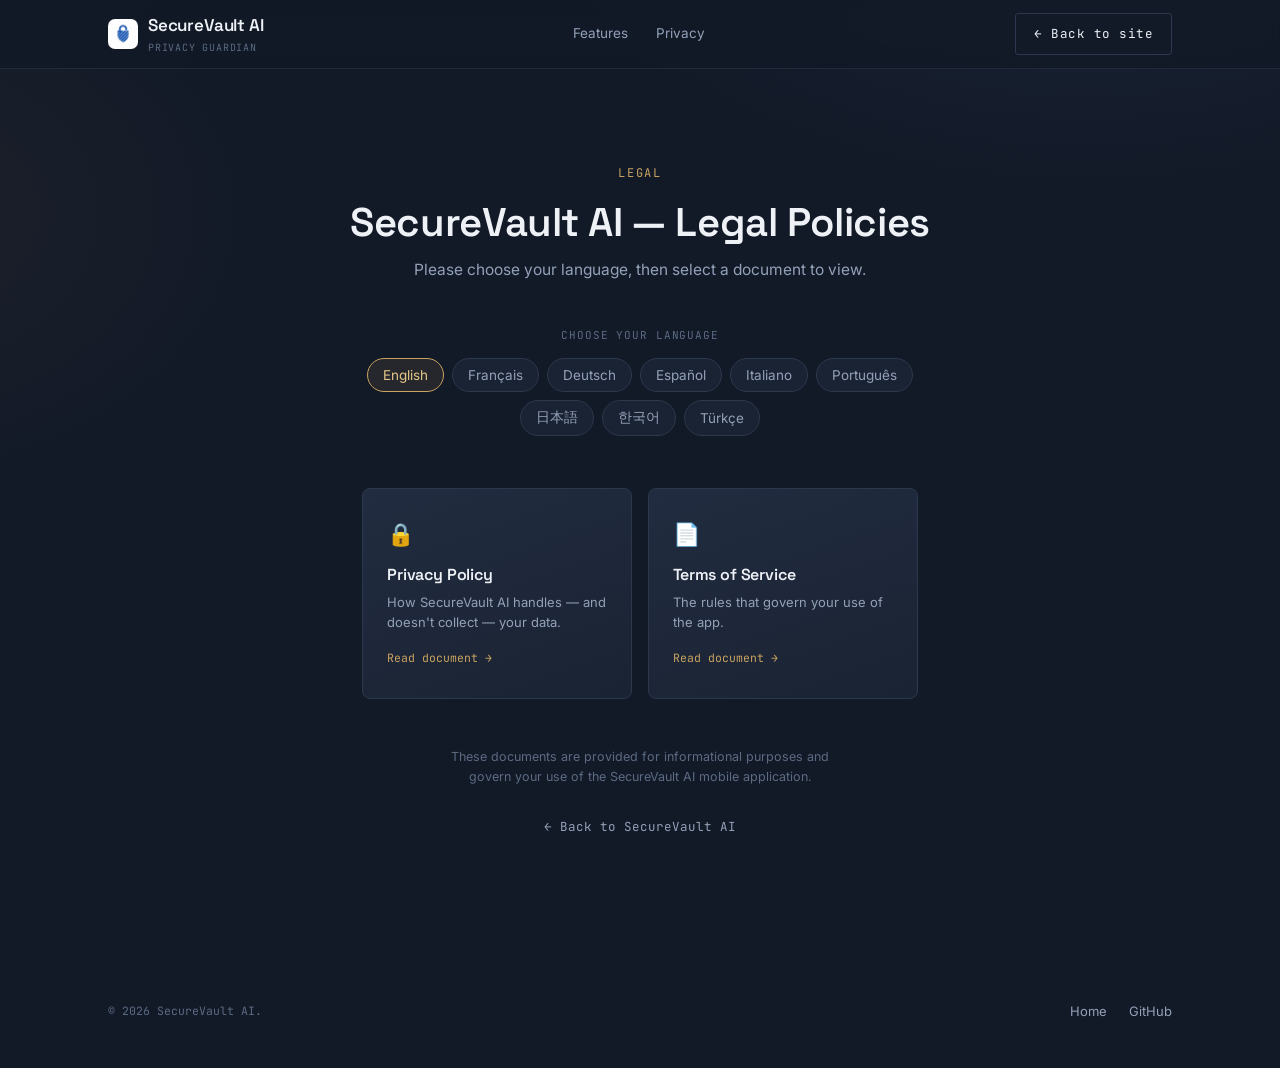
==== legal.html @ 3f36a341 "Add files via upload" ====
<!DOCTYPE html>
<html lang="en">
<head>
<meta charset="UTF-8">
<meta name="viewport" content="width=device-width, initial-scale=1.0">
<title>Legal Policies — SecureVault AI</title>
<link rel="icon" type="image/png" href="favicon-32.png">
<link rel="preconnect" href="https://fonts.googleapis.com">
<link rel="preconnect" href="https://fonts.gstatic.com" crossorigin>
<link href="https://fonts.googleapis.com/css2?family=Space+Grotesk:wght@500;600;700&family=Inter:wght@400;500;600&family=JetBrains+Mono:wght@400;500&display=swap" rel="stylesheet">
<link rel="stylesheet" href="style.css">
</head>
<body>

<header class="site-header">
  <div class="wrap">
    <a href="index.html" class="brand">
      <img src="adaptive-icon.png" alt="SecureVault AI" class="brand-mark">
      <span>SecureVault AI<small>PRIVACY&nbsp;GUARDIAN</small></span>
    </a>
    <nav class="primary-nav">
      <a class="nav-link" href="index.html#compartments">Features</a>
      <a class="nav-link" href="index.html#specs">Privacy</a>
    </nav>
    <a class="btn btn-ghost" href="index.html">← Back to site</a>
  </div>
</header>

<main class="legal-hub">
  <span class="eyebrow" id="hubEyebrow">Legal</span>
  <h1 id="hubTitle">SecureVault AI — Legal Policies</h1>
  <p class="lede" id="hubLede">Please choose your language, then select a document to view.</p>

  <div class="lang-label" id="langLabel">Choose your language</div>
  <div class="lang-grid" id="langGrid" role="group" aria-label="Language"></div>

  <div class="hub-buttons">
    <a class="hub-card" id="privacyCard" href="privacy.html">
      <span class="icon">🔒</span>
      <h3 id="privacyTitle">Privacy Policy</h3>
      <p id="privacyDesc">How SecureVault AI handles — and doesn't collect — your data.</p>
      <span class="go" id="goPrivacy">Read document →</span>
    </a>
    <a class="hub-card" id="termsCard" href="terms.html">
      <span class="icon">📄</span>
      <h3 id="termsTitle">Terms of Service</h3>
      <p id="termsDesc">The rules that govern your use of the app.</p>
      <span class="go" id="goTerms">Read document →</span>
    </a>
  </div>

  <p class="legal-note" id="hubNote">These documents are provided for informational purposes and govern your use of the SecureVault AI mobile application.</p>

  <a href="index.html" class="back-link" id="hubBack">← Back to SecureVault AI</a>
</main>

<footer>
  <div class="wrap">
    <div class="copyright">© <span id="year"></span> SecureVault AI.</div>
    <div class="footer-links">
      <a href="index.html">Home</a>
      <a href="https://github.com/SecureVaultAI" target="_blank" rel="noopener">GitHub</a>
    </div>
  </div>
</footer>

<script src="legal-translations.js"></script>
<script>
  document.getElementById('year').textContent = new Date().getFullYear();

  const LANGS = LEGAL_I18N.langs;
  const NAMES = LEGAL_I18N.names;
  const HUB   = LEGAL_I18N.hub;

  function detectLang() {
    const stored = localStorage.getItem('svai_lang');
    if (stored && LANGS.includes(stored)) return stored;
    const nav = (navigator.language || 'en').split('-')[0].toLowerCase();
    return LANGS.includes(nav) ? nav : 'en';
  }

  function setLang(lang) {
    localStorage.setItem('svai_lang', lang);
    const t = HUB[lang] || HUB.en;
    document.getElementById('hubEyebrow').textContent  = t.eyebrow;
    document.getElementById('hubTitle').textContent    = t.title;
    document.getElementById('hubLede').textContent     = t.lede;
    document.getElementById('langLabel').textContent   = t.langLabel;
    document.getElementById('privacyTitle').textContent= t.privacyTitle;
    document.getElementById('privacyDesc').textContent = t.privacyDesc;
    document.getElementById('termsTitle').textContent  = t.termsTitle;
    document.getElementById('termsDesc').textContent   = t.termsDesc;
    document.getElementById('goPrivacy').textContent   = t.go;
    document.getElementById('goTerms').textContent     = t.go;
    document.getElementById('hubNote').textContent     = t.note;
    document.getElementById('hubBack').textContent     = t.back;
    document.title = t.title;
    document.documentElement.lang = lang;

    document.getElementById('privacyCard').href = 'privacy.html?lang=' + lang;
    document.getElementById('termsCard').href   = 'terms.html?lang=' + lang;

    document.querySelectorAll('.lang-btn').forEach(btn => {
      btn.classList.toggle('active', btn.dataset.lang === lang);
    });
  }

  const grid = document.getElementById('langGrid');
  LANGS.forEach(code => {
    const btn = document.createElement('button');
    btn.type = 'button';
    btn.className = 'lang-btn';
    btn.dataset.lang = code;
    btn.textContent = NAMES[code];
    btn.addEventListener('click', () => setLang(code));
    grid.appendChild(btn);
  });

  setLang(detectLang());
</script>

</body>
</html>
---- style.css ----
/* ===================================================================
   SecureVault AI — Design tokens
   Palette   : Vault Steel (graphite-blue) + Brass (dial accent) + Signal Blue
   Type      : Space Grotesk (display) / Inter (body) / JetBrains Mono (spec)
   Signature : Rotating combination-dial hero graphic
=================================================================== */

:root {
  --bg:            #121927;
  --bg-panel:      #1a2333;
  --bg-panel-2:    #212c40;
  --line:          #2c384d;
  --line-soft:     #212a3a;

  --ink:           #eef1f6;
  --ink-muted:     #93a1b8;
  --ink-faint:     #5c6b83;

  --brass:         #c9a35f;
  --brass-bright:  #e6c688;
  --signal:        #6fa3d8;
  --signal-dim:    #3d5a7a;
  --alert:         #d1544a;
  --ok:            #4ade80;

  --font-display: "Space Grotesk", "Helvetica Neue", Arial, sans-serif;
  --font-body:    "Inter", "Helvetica Neue", Arial, sans-serif;
  --font-mono:    "JetBrains Mono", ui-monospace, SFMono-Regular, monospace;

  --container: 1120px;
  --radius: 3px;
}

* { box-sizing: border-box; }
html { scroll-behavior: smooth; }
@media (prefers-reduced-motion: reduce) {
  html { scroll-behavior: auto; }
  * { animation-duration: 0.01ms !important; animation-iteration-count: 1 !important; transition-duration: 0.01ms !important; }
}

body {
  margin: 0;
  background: var(--bg);
  background-image:
    radial-gradient(ellipse 900px 500px at 85% -10%, rgba(111,163,216,0.10), transparent 60%),
    radial-gradient(ellipse 700px 500px at -10% 20%, rgba(201,163,95,0.06), transparent 60%);
  color: var(--ink);
  font-family: var(--font-body);
  font-size: 16px;
  line-height: 1.6;
  -webkit-font-smoothing: antialiased;
}

::selection { background: var(--brass); color: #12141a; }

a { color: inherit; text-decoration: none; }
img { max-width: 100%; display: block; }

:focus-visible {
  outline: 2px solid var(--brass-bright);
  outline-offset: 3px;
}

.wrap {
  max-width: var(--container);
  margin: 0 auto;
  padding: 0 28px;
}

.eyebrow {
  font-family: var(--font-mono);
  font-size: 12px;
  letter-spacing: 0.14em;
  text-transform: uppercase;
  color: var(--brass);
  display: inline-flex;
  align-items: center;
  gap: 10px;
}
.eyebrow::before {
  content: "";
  width: 18px;
  height: 1px;
  background: var(--brass);
  display: inline-block;
}

h1, h2, h3, h4 {
  font-family: var(--font-display);
  font-weight: 600;
  line-height: 1.08;
  letter-spacing: -0.01em;
  margin: 0;
}

p { margin: 0; color: var(--ink-muted); }

.mono { font-family: var(--font-mono); }

/* ---------------- Language strip (homepage) ---------------- */

.lang-strip {
  background: var(--bg-panel);
  border-bottom: 1px solid var(--line-soft);
}
.lang-strip-inner {
  display: flex;
  align-items: center;
  gap: 14px;
  padding: 10px 28px;
  flex-wrap: wrap;
}
.lang-strip-label {
  font-size: 13px;
  opacity: 0.7;
  flex-shrink: 0;
}
.lang-grid-inline {
  display: flex;
  flex-wrap: wrap;
  gap: 6px;
}
.lang-pill {
  font-family: var(--font-mono);
  font-size: 11.5px;
  padding: 5px 11px;
  border-radius: 14px;
  border: 1px solid var(--line);
  color: var(--ink-muted);
  background: transparent;
  cursor: pointer;
  transition: border-color 0.15s ease, color 0.15s ease, background 0.15s ease;
}
.lang-pill:hover { border-color: var(--signal); color: var(--ink); }
.lang-pill.active {
  border-color: var(--brass);
  color: var(--brass-bright);
  background: rgba(201, 163, 95, 0.1);
}
@media (max-width: 880px) {
  .lang-strip-inner { padding: 10px 20px; }
}

/* ---------------- Header ---------------- */

.site-header {
  position: sticky;
  top: 0;
  z-index: 50;
  backdrop-filter: blur(10px);
  background: rgba(18, 25, 39, 0.82);
  border-bottom: 1px solid var(--line-soft);
}
.site-header .wrap {
  display: flex;
  align-items: center;
  justify-content: space-between;
  height: 68px;
}
.brand {
  display: flex;
  align-items: center;
  gap: 10px;
  font-family: var(--font-display);
  font-weight: 600;
  font-size: 17px;
  letter-spacing: -0.01em;
}
.brand img,
.brand-mark {
  width: 30px;
  height: 30px;
  border-radius: 7px;
  flex-shrink: 0;
}
.brand small {
  display: block;
  font-family: var(--font-mono);
  font-weight: 400;
  font-size: 10px;
  letter-spacing: 0.08em;
  color: var(--ink-faint);
  margin-top: 1px;
}

nav.primary-nav {
  display: flex;
  align-items: center;
  gap: 28px;
}
nav.primary-nav a.nav-link {
  font-size: 13.5px;
  color: var(--ink-muted);
  transition: color 0.15s ease;
}
nav.primary-nav a.nav-link:hover { color: var(--ink); }

.btn {
  font-family: var(--font-mono);
  font-size: 12.5px;
  letter-spacing: 0.04em;
  padding: 10px 18px;
  border-radius: var(--radius);
  display: inline-flex;
  align-items: center;
  gap: 8px;
  border: 1px solid transparent;
  transition: transform 0.15s ease, border-color 0.15s ease, background 0.15s ease;
  cursor: pointer;
  white-space: nowrap;
}
.btn-brass {
  background: var(--brass);
  color: #16130c;
  font-weight: 600;
}
.btn-brass:hover { background: var(--brass-bright); transform: translateY(-1px); }
.btn-ghost {
  border-color: var(--line);
  color: var(--ink);
}
.btn-ghost:hover { border-color: var(--signal); color: var(--signal); }

/* ---------------- Hero ---------------- */

.hero {
  padding: 88px 0 96px;
  border-bottom: 1px solid var(--line-soft);
  position: relative;
  overflow: hidden;
}
.hero .wrap {
  display: grid;
  grid-template-columns: 1.05fr 0.95fr;
  gap: 48px;
  align-items: center;
}
.hero h1 {
  font-size: clamp(34px, 4.6vw, 54px);
  margin: 18px 0 22px;
}
.hero h1 em {
  font-style: normal;
  color: var(--brass-bright);
}
.hero-sub {
  font-size: 17px;
  max-width: 46ch;
  margin-bottom: 32px;
}
.hero-ctas {
  display: flex;
  gap: 14px;
  flex-wrap: wrap;
  margin-bottom: 34px;
}
.spec-tags {
  display: flex;
  flex-wrap: wrap;
  gap: 10px;
}
.spec-tag {
  font-family: var(--font-mono);
  font-size: 11.5px;
  letter-spacing: 0.03em;
  color: var(--ink-muted);
  border: 1px solid var(--line);
  padding: 6px 10px;
  border-radius: var(--radius);
  display: inline-flex;
  align-items: center;
  gap: 6px;
}
.spec-tag .dot { width: 5px; height: 5px; border-radius: 50%; background: var(--ok); display: inline-block; }

/* --- Vault dial (signature element) --- */
.dial-stage {
  position: relative;
  display: flex;
  align-items: center;
  justify-content: center;
  aspect-ratio: 1 / 1;
}
.dial-stage svg { width: 100%; height: 100%; }
.dial-ring-outer { animation: spin-slow 90s linear infinite; transform-origin: 200px 200px; }
.dial-ring-ticks { animation: spin-slow-rev 140s linear infinite; transform-origin: 200px 200px; }
@keyframes spin-slow { from { transform: rotate(0deg); } to { transform: rotate(360deg); } }
@keyframes spin-slow-rev { from { transform: rotate(360deg); } to { transform: rotate(0deg); } }

.dial-label {
  font-family: var(--font-mono);
  font-size: 10px;
  fill: var(--ink-faint);
  letter-spacing: 0.08em;
}

/* ---------------- Section shell ---------------- */

section { padding: 96px 0; border-bottom: 1px solid var(--line-soft); }
.section-head {
  max-width: 640px;
  margin-bottom: 52px;
}
.section-head h2 {
  font-size: clamp(26px, 3.2vw, 36px);
  margin: 14px 0 16px;
}
.section-head p { font-size: 16px; }

/* ---------------- Case log (scenarios) ---------------- */

.case-log {
  display: grid;
  grid-template-columns: repeat(3, 1fr);
  gap: 1px;
  background: var(--line);
  border: 1px solid var(--line);
}
.case {
  background: var(--bg-panel);
  padding: 30px 26px;
}
.case-id {
  font-family: var(--font-mono);
  font-size: 11px;
  color: var(--brass);
  letter-spacing: 0.08em;
  margin-bottom: 18px;
  display: block;
}
.case h3 { font-size: 18px; margin-bottom: 12px; }
.case .risk {
  font-size: 13.5px;
  color: var(--alert);
  margin-bottom: 10px;
}
.case .risk b { font-family: var(--font-mono); font-size: 10.5px; text-transform: uppercase; letter-spacing: 0.06em; margin-right: 6px; }
.case .fix {
  font-size: 13.5px;
  color: var(--ink-muted);
}
.case .fix b { font-family: var(--font-mono); font-size: 10.5px; text-transform: uppercase; letter-spacing: 0.06em; color: var(--ok); margin-right: 6px; }

/* ---------------- Compartments (features) ---------------- */

.compartments {
  display: grid;
  grid-template-columns: repeat(4, 1fr);
  gap: 18px;
}
.compartment {
  position: relative;
  background: linear-gradient(160deg, var(--bg-panel-2), var(--bg-panel));
  border: 1px solid var(--line);
  border-radius: 6px;
  padding: 26px 22px 24px;
}
.compartment::before, .compartment::after {
  content: "";
  position: absolute;
  width: 5px; height: 5px;
  border-radius: 50%;
  background: var(--brass);
  opacity: 0.55;
  top: 10px;
}
.compartment::before { left: 10px; }
.compartment::after { right: 10px; }
.compartment .icon {
  font-size: 22px;
  margin-bottom: 18px;
  display: block;
}
.compartment h3 { font-size: 16.5px; margin-bottom: 10px; }
.compartment p { font-size: 13.5px; }

/* ---------------- Spec plate (privacy/trust) ---------------- */

.spec-plate {
  background:
    repeating-linear-gradient(0deg, rgba(147,161,184,0.05) 0 1px, transparent 1px 32px),
    repeating-linear-gradient(90deg, rgba(147,161,184,0.05) 0 1px, transparent 1px 32px),
    var(--bg-panel);
  border: 1px solid var(--line);
  border-radius: 6px;
  padding: 44px;
  display: grid;
  grid-template-columns: 1fr 1fr;
  gap: 36px 60px;
}
.spec-row {
  display: flex;
  justify-content: space-between;
  gap: 20px;
  padding-bottom: 14px;
  border-bottom: 1px dashed var(--line);
  font-size: 14.5px;
}
.spec-row .k { font-family: var(--font-mono); font-size: 11.5px; color: var(--ink-faint); letter-spacing: 0.06em; text-transform: uppercase; padding-top: 2px; }
.spec-row .v { text-align: right; color: var(--ink); max-width: 60%; }

/* ---------------- Stats ---------------- */

.stats {
  display: grid;
  grid-template-columns: repeat(3, 1fr);
  gap: 40px;
}
.stat .num {
  font-family: var(--font-display);
  font-size: clamp(38px, 5vw, 58px);
  color: var(--brass-bright);
  font-weight: 600;
  line-height: 1;
}
.stat .cap {
  font-family: var(--font-mono);
  font-size: 12px;
  color: var(--ink-muted);
  margin-top: 12px;
  max-width: 26ch;
}

/* ---------------- CTA band ---------------- */

.cta-band {
  border-bottom: none;
  text-align: center;
  padding: 100px 0;
}
.cta-band .eyebrow { justify-content: center; }
.cta-band .eyebrow::before { display: none; }
.cta-band h2 {
  font-size: clamp(28px, 4vw, 42px);
  margin: 16px auto 18px;
  max-width: 20ch;
}
.cta-band p { max-width: 50ch; margin: 0 auto 34px; }
.cta-band .hero-ctas { justify-content: center; }
.cta-note {
  margin-top: 18px;
  font-family: var(--font-mono);
  font-size: 11.5px;
  color: var(--ink-faint);
}

/* ---------------- Footer ---------------- */

footer {
  padding: 46px 0;
}
footer .wrap {
  display: flex;
  align-items: center;
  justify-content: space-between;
  flex-wrap: wrap;
  gap: 16px;
}
.footer-links { display: flex; gap: 22px; flex-wrap: wrap; }
.footer-links a { font-size: 13px; color: var(--ink-muted); }
.footer-links a:hover { color: var(--brass-bright); }
.copyright { font-family: var(--font-mono); font-size: 11.5px; color: var(--ink-faint); }

/* ---------------- Responsive ---------------- */

@media (max-width: 880px) {
  .hero .wrap { grid-template-columns: 1fr; }
  .dial-stage { max-width: 320px; margin: 0 auto; order: -1; }
  .case-log { grid-template-columns: 1fr; }
  .compartments { grid-template-columns: 1fr 1fr; }
  .spec-plate { grid-template-columns: 1fr; padding: 30px 24px; }
  .stats { grid-template-columns: 1fr; gap: 32px; }
  nav.primary-nav { display: none; }
}
@media (max-width: 520px) {
  .compartments { grid-template-columns: 1fr; }
  .wrap { padding: 0 20px; }
  section { padding: 68px 0; }
}

/* ---------------- Simple page (privacy policy) ---------------- */

.doc {
  max-width: 760px;
  margin: 0 auto;
  padding: 72px 28px 100px;
}
.doc h1 { font-size: 34px; margin-bottom: 8px; }
.doc .updated { font-family: var(--font-mono); font-size: 12px; color: var(--ink-faint); margin-bottom: 44px; display: block; }
.doc h2 { font-size: 19px; margin: 40px 0 12px; color: var(--brass-bright); }
.doc p, .doc li { color: var(--ink-muted); font-size: 15px; line-height: 1.75; }
.doc ul { padding-left: 20px; margin: 12px 0; }
.doc li { margin-bottom: 8px; }
.doc a.inline-link { color: var(--signal); border-bottom: 1px solid var(--signal-dim); }
.back-link { display: inline-flex; align-items: center; gap: 8px; font-family: var(--font-mono); font-size: 12.5px; color: var(--ink-muted); margin-bottom: 8px; }
.back-link:hover { color: var(--brass-bright); }

/* ---------------- Legal hub ---------------- */

.legal-hub {
  max-width: 640px;
  margin: 0 auto;
  padding: 90px 28px 110px;
  text-align: center;
}
.legal-hub .eyebrow { justify-content: center; }
.legal-hub .eyebrow::before { display: none; }
.legal-hub h1 {
  font-size: clamp(28px, 4vw, 40px);
  margin: 16px 0 14px;
}
.legal-hub > p.lede {
  max-width: 46ch;
  margin: 0 auto 44px;
  font-size: 15.5px;
}

.lang-label {
  font-family: var(--font-mono);
  font-size: 11px;
  letter-spacing: 0.08em;
  text-transform: uppercase;
  color: var(--ink-faint);
  margin-bottom: 14px;
}
.lang-grid {
  display: flex;
  flex-wrap: wrap;
  justify-content: center;
  gap: 8px;
  margin-bottom: 52px;
}
.lang-btn {
  font-family: var(--font-body);
  font-size: 13.5px;
  padding: 8px 15px;
  border-radius: 20px;
  border: 1px solid var(--line);
  color: var(--ink-muted);
  background: var(--bg-panel);
  cursor: pointer;
  transition: border-color 0.15s ease, color 0.15s ease, background 0.15s ease;
}
.lang-btn:hover { border-color: var(--signal); color: var(--ink); }
.lang-btn.active {
  border-color: var(--brass);
  color: var(--brass-bright);
  background: rgba(201, 163, 95, 0.1);
}

.hub-buttons {
  display: flex;
  gap: 16px;
  justify-content: center;
  flex-wrap: wrap;
  margin-bottom: 8px;
  text-align: left;
}
.hub-card {
  flex: 1 1 230px;
  max-width: 270px;
  background: linear-gradient(160deg, var(--bg-panel-2), var(--bg-panel));
  border: 1px solid var(--line);
  border-radius: 8px;
  padding: 28px 24px;
  transition: border-color 0.15s ease, transform 0.15s ease;
}
.hub-card:hover { border-color: var(--brass); transform: translateY(-2px); }
.hub-card .icon { font-size: 22px; display: block; margin-bottom: 14px; }
.hub-card h3 { font-size: 16px; margin-bottom: 8px; }
.hub-card p { font-size: 13px; }
.hub-card .go { display: inline-block; margin-top: 16px; font-family: var(--font-mono); font-size: 11.5px; color: var(--brass); }

.legal-note {
  margin-top: 48px;
  font-size: 12.5px;
  color: var(--ink-faint);
  max-width: 50ch;
  margin-left: auto;
  margin-right: auto;
}
.legal-hub .back-link { display: inline-flex; margin-top: 30px; }

/* doc-page language switcher */
.doc-lang-bar {
  display: flex;
  align-items: center;
  gap: 10px;
  flex-wrap: wrap;
  margin: 22px 0 8px;
}
.doc-lang-bar .lang-label { margin-bottom: 0; }
.doc-lang-bar select {
  font-family: var(--font-mono);
  font-size: 12.5px;
  background: var(--bg-panel);
  color: var(--ink);
  border: 1px solid var(--line);
  border-radius: 4px;
  padding: 7px 10px;
  cursor: pointer;
}
.doc-lang-bar select:focus-visible { outline: 2px solid var(--brass-bright); }
.doc-crumb {
  font-family: var(--font-mono);
  font-size: 12px;
  color: var(--ink-faint);
}
.doc-crumb a { color: var(--ink-muted); }
.doc-crumb a:hover { color: var(--brass-bright); }
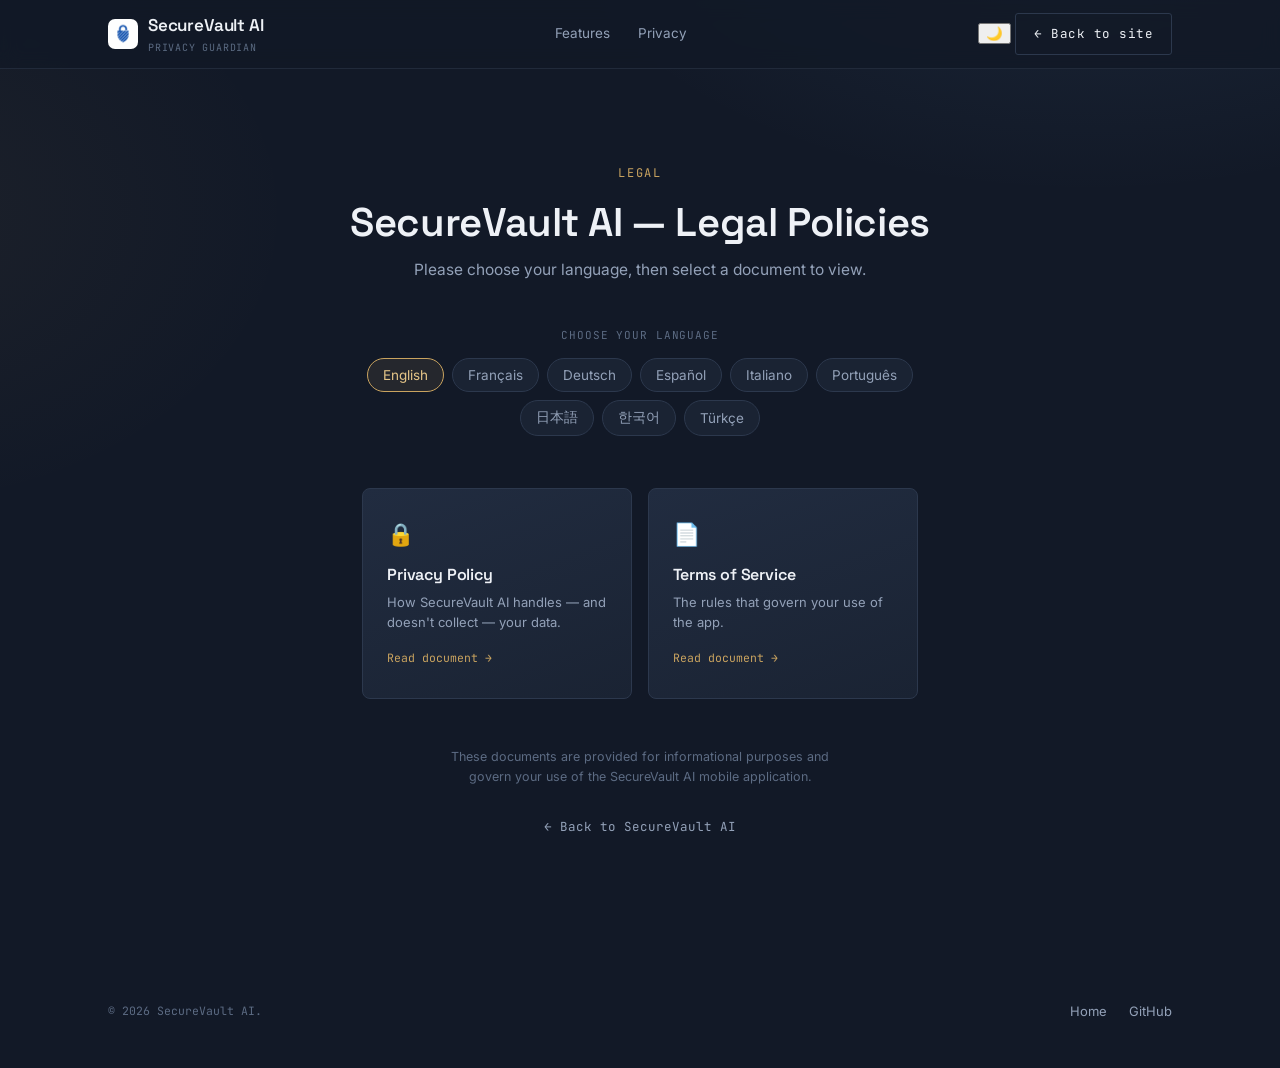
==== commit d864706d: "Implement dark/light theme toggle functionality Added a theme toggle button for dark/light mode." ====
--- a/legal.html
+++ b/legal.html
@@ -9,6 +9,11 @@
 <link rel="preconnect" href="https://fonts.gstatic.com" crossorigin>
 <link href="https://fonts.googleapis.com/css2?family=Space+Grotesk:wght@500;600;700&family=Inter:wght@400;500;600&family=JetBrains+Mono:wght@400;500&display=swap" rel="stylesheet">
 <link rel="stylesheet" href="style.css">
+<script>
+  (function() {
+    document.documentElement.setAttribute('data-theme', localStorage.getItem('svai_theme') || 'dark');
+  })();
+</script>
 </head>
 <body>
 
@@ -22,7 +27,10 @@
       <a class="nav-link" href="index.html#compartments">Features</a>
       <a class="nav-link" href="index.html#specs">Privacy</a>
     </nav>
-    <a class="btn btn-ghost" href="index.html">← Back to site</a>
+    <div class="header-actions">
+      <button type="button" class="theme-toggle" id="themeToggle" aria-label="Toggle dark / light mode">🌙</button>
+      <a class="btn btn-ghost" href="index.html">← Back to site</a>
+    </div>
   </div>
 </header>
 
@@ -117,6 +125,21 @@
   });
 
   setLang(detectLang());
+
+  // ---------------- Dark / light theme toggle ----------------
+  (function() {
+    const btn = document.getElementById('themeToggle');
+    const icon = t => t === 'light' ? '☀️' : '🌙';
+    const current = () => document.documentElement.getAttribute('data-theme') || 'dark';
+
+    btn.textContent = icon(current());
+    btn.addEventListener('click', () => {
+      const next = current() === 'dark' ? 'light' : 'dark';
+      document.documentElement.setAttribute('data-theme', next);
+      localStorage.setItem('svai_theme', next);
+      btn.textContent = icon(next);
+    });
+  })();
 </script>
 
 </body>
